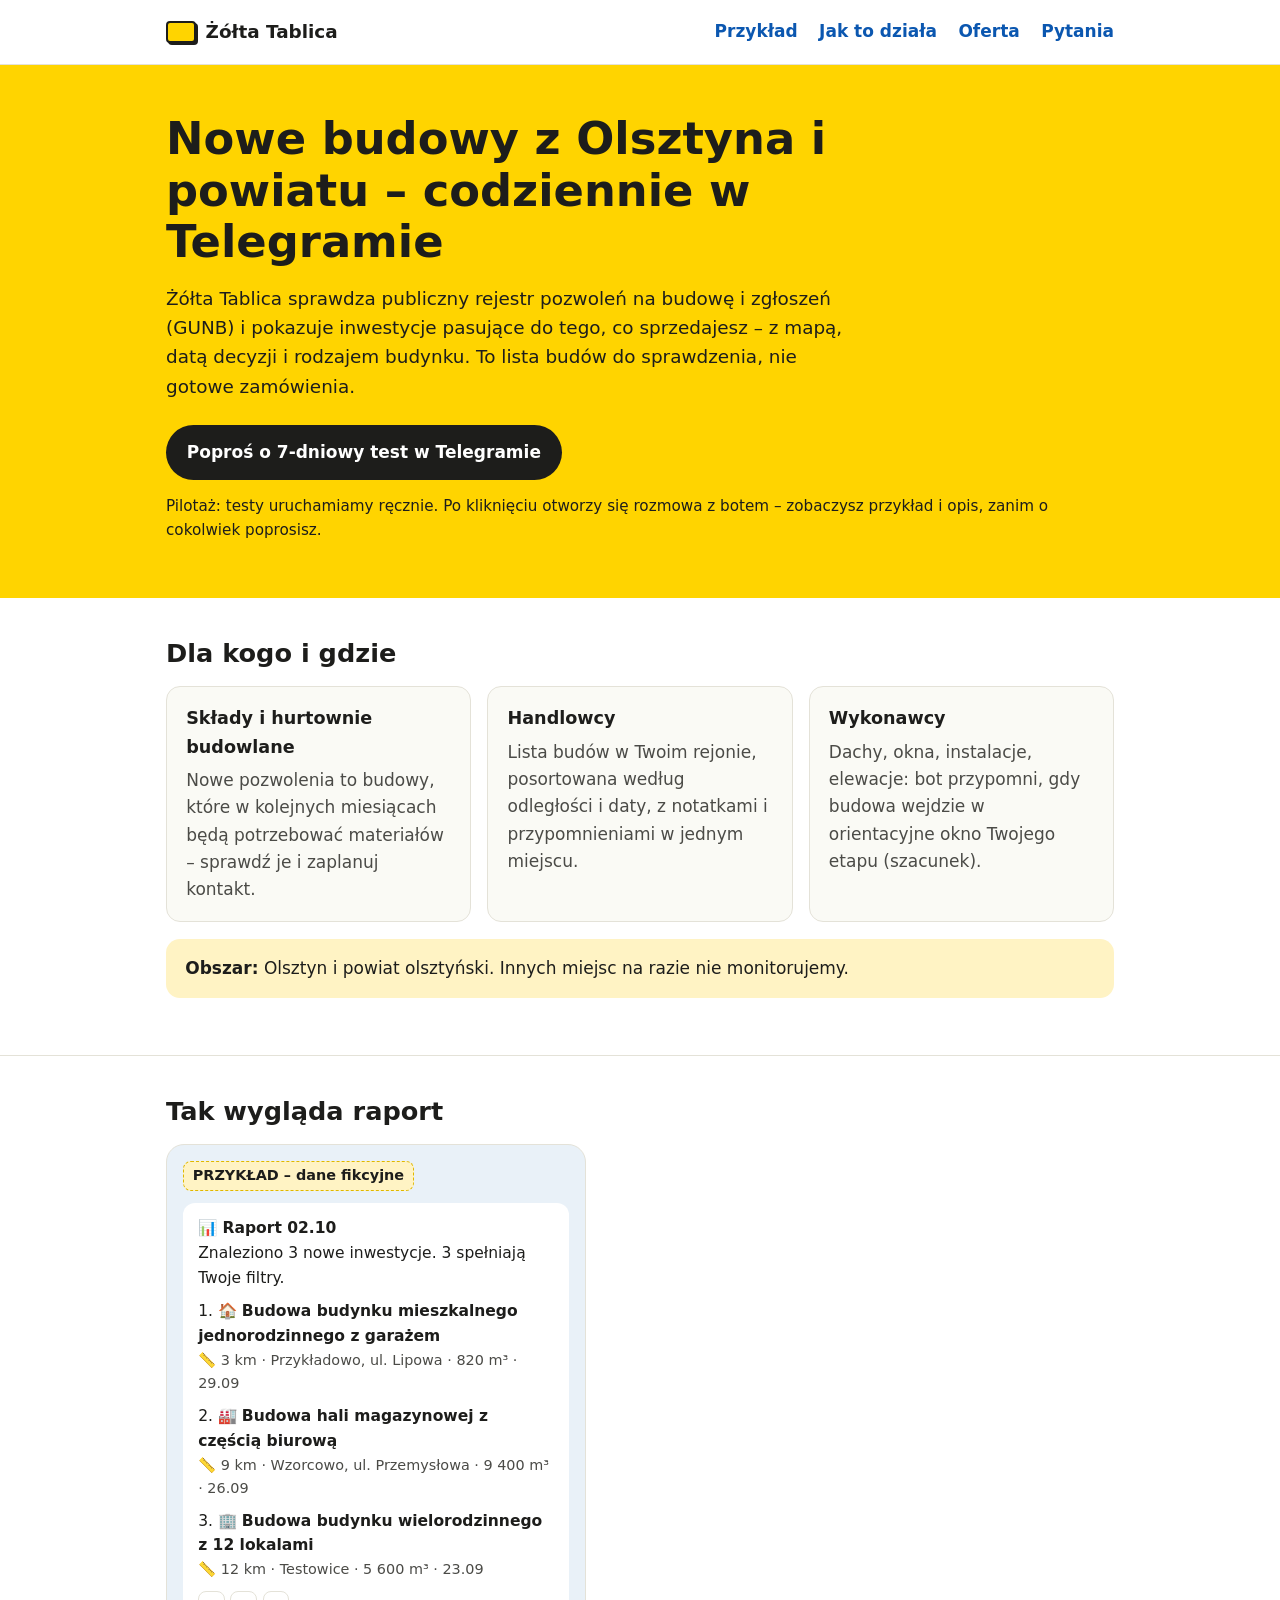
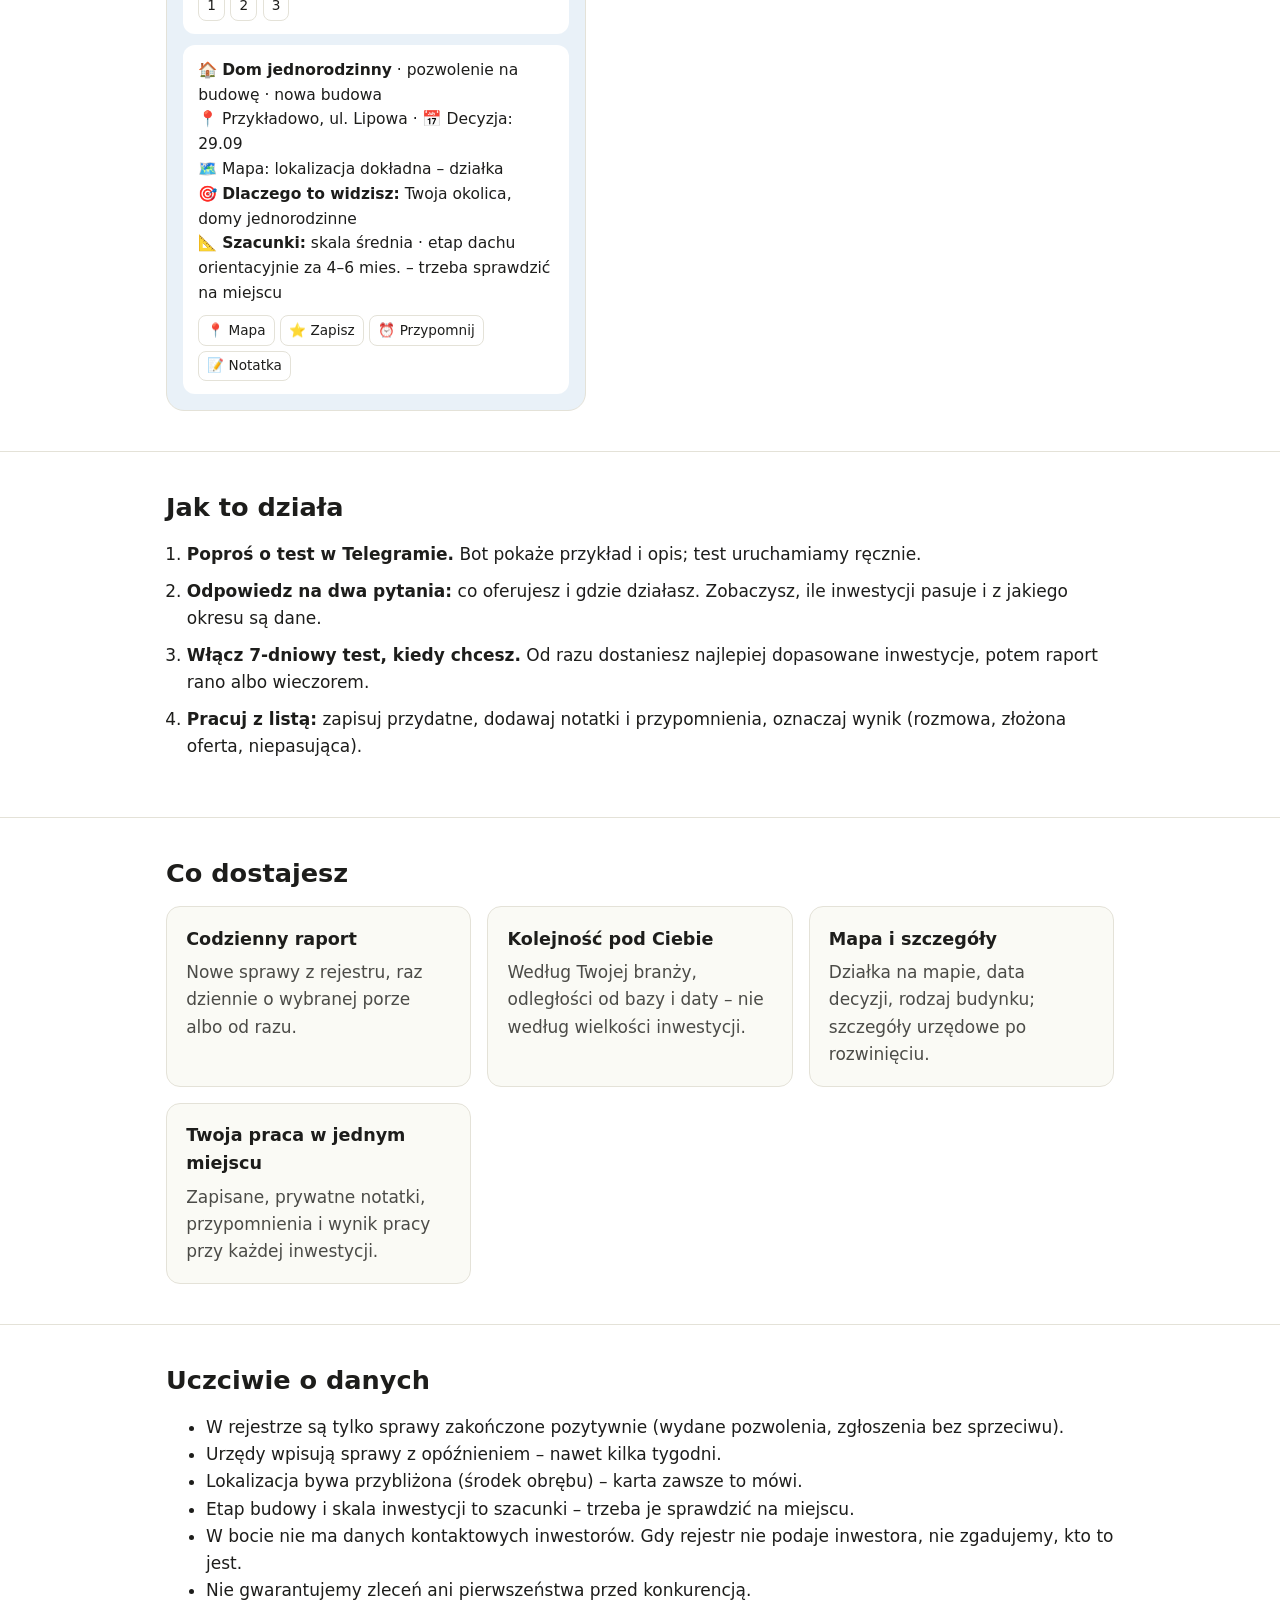
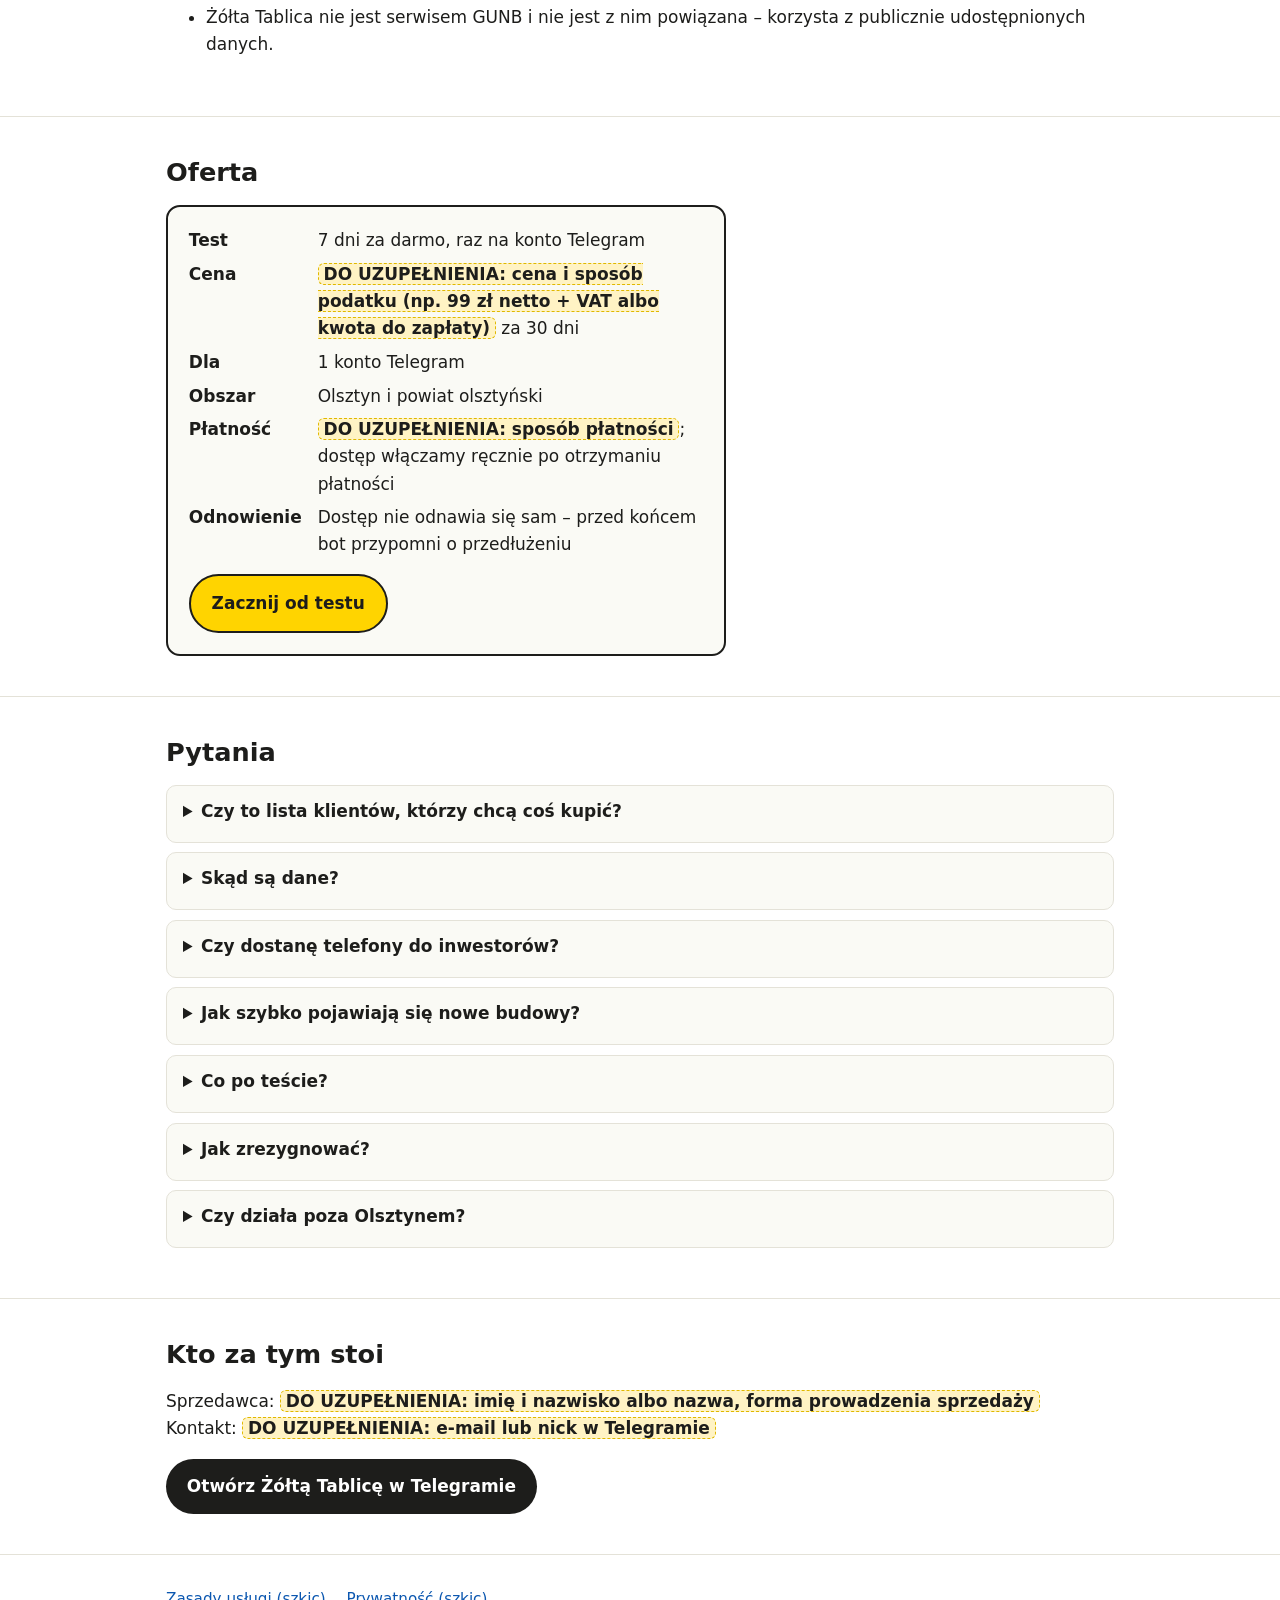
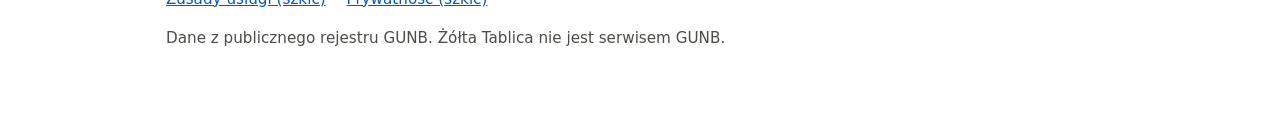
==== strona/index.html @ b4269a01 "Landing page, rule and privacy drafts, profile texts, backlog, operator guide - strona/: a light sta" ====
<!doctype html>
<html lang="pl">
<head>
  <meta charset="utf-8">
  <meta name="viewport" content="width=device-width, initial-scale=1">
  <title>Żółta Tablica – nowe budowy z Olsztyna i powiatu w Telegramie</title>
  <meta name="description" content="Bot Telegram: codziennie nowe pozwolenia na budowę z rejestru GUNB dla Olsztyna i powiatu olsztyńskiego – dla składów budowlanych, handlowców i wykonawców.">
  <meta name="theme-color" content="#ffd400">
  <meta property="og:type" content="website">
  <meta property="og:locale" content="pl_PL">
  <meta property="og:title" content="Żółta Tablica – nowe budowy z Olsztyna i powiatu w Telegramie">
  <meta property="og:description" content="Codziennie nowe pozwolenia na budowę z publicznego rejestru GUNB – z mapą, datą decyzji i rodzajem budynku. Pilotaż z 7-dniowym testem.">
  <link rel="stylesheet" href="styl.css">
  <!--
    Przed publikacją uzupełnij wszystkie miejsca oznaczone „DO UZUPEŁNIENIA” (cena, dane sprzedawcy, kontakt)
    tymi samymi wartościami, które są w .env bota (OFERTA_…). Niczego nie wymyślaj: bez opinii, liczników
    klientów i wyników, których nie było. Strona nie ma formularzy – jedyne wezwanie to link do bota.
  -->
</head>
<body>
  <a class="pomin" href="#tresc">Przejdź do treści</a>

  <header class="gora">
    <div class="kontener">
      <a class="logo" href="index.html" aria-label="Żółta Tablica – strona główna"><span class="tablica" aria-hidden="true"></span>Żółta Tablica</a>
      <nav class="menu" aria-label="Sekcje strony">
        <a href="#przyklad">Przykład</a>
        <a href="#jak">Jak to działa</a>
        <a href="#oferta">Oferta</a>
        <a href="#pytania">Pytania</a>
      </nav>
    </div>
  </header>

  <main id="tresc">
    <div class="hero">
      <div class="kontener">
        <h1>Nowe budowy z Olsztyna i powiatu – codziennie w Telegramie</h1>
        <p class="wstep">Żółta Tablica sprawdza publiczny rejestr pozwoleń na budowę i zgłoszeń (GUNB) i pokazuje inwestycje pasujące do tego, co sprzedajesz – z mapą, datą decyzji i rodzajem budynku. To lista budów do sprawdzenia, nie gotowe zamówienia.</p>
        <a class="przycisk" href="https://t.me/ZoltaTablicaBot?start=strona">Poproś o 7-dniowy test w Telegramie</a>
        <p class="drobne">Pilotaż: testy uruchamiamy ręcznie. Po kliknięciu otworzy się rozmowa z botem – zobaczysz przykład i opis, zanim o cokolwiek poprosisz.</p>
      </div>
    </div>

    <section aria-labelledby="dla-kogo">
      <div class="kontener">
        <h2 id="dla-kogo">Dla kogo i gdzie</h2>
        <div class="siatka">
          <div class="karta">
            <h3>Składy i hurtownie budowlane</h3>
            <p>Nowe pozwolenia to budowy, które w kolejnych miesiącach będą potrzebować materiałów – sprawdź je i zaplanuj kontakt.</p>
          </div>
          <div class="karta">
            <h3>Handlowcy</h3>
            <p>Lista budów w Twoim rejonie, posortowana według odległości i daty, z notatkami i przypomnieniami w jednym miejscu.</p>
          </div>
          <div class="karta">
            <h3>Wykonawcy</h3>
            <p>Dachy, okna, instalacje, elewacje: bot przypomni, gdy budowa wejdzie w orientacyjne okno Twojego etapu (szacunek).</p>
          </div>
        </div>
        <p class="uwaga"><strong>Obszar:</strong> Olsztyn i powiat olsztyński. Innych miejsc na razie nie monitorujemy.</p>
      </div>
    </section>

    <section id="przyklad" aria-labelledby="przyklad-tytul">
      <div class="kontener">
        <h2 id="przyklad-tytul">Tak wygląda raport</h2>
        <div class="telefon" role="img" aria-label="Przykładowy raport bota w Telegramie z trzema fikcyjnymi inwestycjami">
          <span class="etykieta-przyklad">PRZYKŁAD – dane fikcyjne</span>
          <div class="dymek">
            <strong>📊 Raport 02.10</strong><br>
            Znaleziono 3 nowe inwestycje. 3 spełniają Twoje filtry.
            <p class="pozycja">1. 🏠 <strong>Budowa budynku mieszkalnego jednorodzinnego z garażem</strong>
              <span class="fakty">📏 3 km · Przykładowo, ul. Lipowa · 820 m³ · 29.09</span></p>
            <p class="pozycja">2. 🏭 <strong>Budowa hali magazynowej z częścią biurową</strong>
              <span class="fakty">📏 9 km · Wzorcowo, ul. Przemysłowa · 9 400 m³ · 26.09</span></p>
            <p class="pozycja">3. 🏢 <strong>Budowa budynku wielorodzinnego z 12 lokalami</strong>
              <span class="fakty">📏 12 km · Testowice · 5 600 m³ · 23.09</span></p>
            <div class="przyciski-tg" aria-hidden="true"><span>1</span><span>2</span><span>3</span></div>
          </div>
          <div class="dymek">
            🏠 <strong>Dom jednorodzinny</strong> · pozwolenie na budowę · nowa budowa<br>
            📍 Przykładowo, ul. Lipowa · 📅 Decyzja: 29.09<br>
            🗺️ Mapa: lokalizacja dokładna – działka<br>
            🎯 <strong>Dlaczego to widzisz:</strong> Twoja okolica, domy jednorodzinne<br>
            📐 <strong>Szacunki:</strong> skala średnia · etap dachu orientacyjnie za 4–6 mies. – trzeba sprawdzić na miejscu
            <div class="przyciski-tg" aria-hidden="true"><span>📍 Mapa</span><span>⭐ Zapisz</span><span>⏰ Przypomnij</span><span>📝 Notatka</span></div>
          </div>
        </div>
      </div>
    </section>

    <section id="jak" aria-labelledby="jak-tytul">
      <div class="kontener">
        <h2 id="jak-tytul">Jak to działa</h2>
        <ol class="kroki">
          <li><strong>Poproś o test w Telegramie.</strong> Bot pokaże przykład i opis; test uruchamiamy ręcznie.</li>
          <li><strong>Odpowiedz na dwa pytania:</strong> co oferujesz i gdzie działasz. Zobaczysz, ile inwestycji pasuje i z jakiego okresu są dane.</li>
          <li><strong>Włącz 7-dniowy test, kiedy chcesz.</strong> Od razu dostaniesz najlepiej dopasowane inwestycje, potem raport rano albo wieczorem.</li>
          <li><strong>Pracuj z listą:</strong> zapisuj przydatne, dodawaj notatki i przypomnienia, oznaczaj wynik (rozmowa, złożona oferta, niepasująca).</li>
        </ol>
      </div>
    </section>

    <section aria-labelledby="funkcje">
      <div class="kontener">
        <h2 id="funkcje">Co dostajesz</h2>
        <div class="siatka">
          <div class="karta"><h3>Codzienny raport</h3><p>Nowe sprawy z rejestru, raz dziennie o wybranej porze albo od razu.</p></div>
          <div class="karta"><h3>Kolejność pod Ciebie</h3><p>Według Twojej branży, odległości od bazy i daty – nie według wielkości inwestycji.</p></div>
          <div class="karta"><h3>Mapa i szczegóły</h3><p>Działka na mapie, data decyzji, rodzaj budynku; szczegóły urzędowe po rozwinięciu.</p></div>
          <div class="karta"><h3>Twoja praca w jednym miejscu</h3><p>Zapisane, prywatne notatki, przypomnienia i wynik pracy przy każdej inwestycji.</p></div>
        </div>
      </div>
    </section>

    <section aria-labelledby="ograniczenia">
      <div class="kontener">
        <h2 id="ograniczenia">Uczciwie o danych</h2>
        <ul>
          <li>W rejestrze są tylko sprawy zakończone pozytywnie (wydane pozwolenia, zgłoszenia bez sprzeciwu).</li>
          <li>Urzędy wpisują sprawy z opóźnieniem – nawet kilka tygodni.</li>
          <li>Lokalizacja bywa przybliżona (środek obrębu) – karta zawsze to mówi.</li>
          <li>Etap budowy i skala inwestycji to szacunki – trzeba je sprawdzić na miejscu.</li>
          <li>W bocie nie ma danych kontaktowych inwestorów. Gdy rejestr nie podaje inwestora, nie zgadujemy, kto to jest.</li>
          <li>Nie gwarantujemy zleceń ani pierwszeństwa przed konkurencją.</li>
          <li>Żółta Tablica nie jest serwisem GUNB i nie jest z nim powiązana – korzysta z publicznie udostępnionych danych.</li>
        </ul>
      </div>
    </section>

    <section id="oferta" aria-labelledby="oferta-tytul">
      <div class="kontener">
        <h2 id="oferta-tytul">Oferta</h2>
        <div class="oferta">
          <dl>
            <dt>Test</dt><dd>7 dni za darmo, raz na konto Telegram</dd>
            <dt>Cena</dt><dd><span class="do-uzupelnienia">DO UZUPEŁNIENIA: cena i sposób podatku (np. 99 zł netto + VAT albo kwota do zapłaty)</span> za 30 dni</dd>
            <dt>Dla</dt><dd>1 konto Telegram</dd>
            <dt>Obszar</dt><dd>Olsztyn i powiat olsztyński</dd>
            <dt>Płatność</dt><dd><span class="do-uzupelnienia">DO UZUPEŁNIENIA: sposób płatności</span>; dostęp włączamy ręcznie po otrzymaniu płatności</dd>
            <dt>Odnowienie</dt><dd>Dostęp nie odnawia się sam – przed końcem bot przypomni o przedłużeniu</dd>
          </dl>
          <a class="przycisk jasny" href="https://t.me/ZoltaTablicaBot?start=strona_oferta">Zacznij od testu</a>
        </div>
      </div>
    </section>

    <section id="pytania" aria-labelledby="pytania-tytul">
      <div class="kontener">
        <h2 id="pytania-tytul">Pytania</h2>
        <details><summary>Czy to lista klientów, którzy chcą coś kupić?</summary>
          <p>Nie. To lista budów z publicznego rejestru, które warto sprawdzić. Nie wiemy, czy inwestor już kupił materiały albo wybrał wykonawcę.</p></details>
        <details><summary>Skąd są dane?</summary>
          <p>Z publicznego rejestru GUNB (pozwolenia na budowę i zgłoszenia budowy). GUNB aktualizuje go co noc, bot sprawdza go codziennie rano. Pod każdym raportem widać, kiedy rejestr był ostatnio sprawdzony.</p></details>
        <details><summary>Czy dostanę telefony do inwestorów?</summary>
          <p>Nie. W bocie nie ma danych kontaktowych inwestorów. Gdy rejestr podaje nazwę inwestora (zwykle spółki, gminy), pokazujemy ją tak, jak jest w rejestrze – bez weryfikacji.</p></details>
        <details><summary>Jak szybko pojawiają się nowe budowy?</summary>
          <p>Zwykle następnego ranka po tym, jak urząd wpisze sprawę do rejestru (GUNB publikuje dane co noc). Urzędy wpisują sprawy z opóźnieniem – nawet kilka tygodni po decyzji.</p></details>
        <details><summary>Co po teście?</summary>
          <p>Raporty się zatrzymują, a Twoje ustawienia, zapisane i notatki zostają do wglądu. Dalszy dostęp zamówisz w bocie – włączymy go po otrzymaniu płatności.</p></details>
        <details><summary>Jak zrezygnować?</summary>
          <p>Wystarczy nie przedłużać – dostęp nie odnawia się sam. Możesz też wstrzymać powiadomienia w ustawieniach albo poprosić o usunięcie konta i danych.</p></details>
        <details><summary>Czy działa poza Olsztynem?</summary>
          <p>Na razie monitorujemy tylko Olsztyn i powiat olsztyński.</p></details>
      </div>
    </section>

    <section aria-labelledby="kontakt">
      <div class="kontener">
        <h2 id="kontakt">Kto za tym stoi</h2>
        <p>Sprzedawca: <span class="do-uzupelnienia">DO UZUPEŁNIENIA: imię i nazwisko albo nazwa, forma prowadzenia sprzedaży</span><br>
           Kontakt: <span class="do-uzupelnienia">DO UZUPEŁNIENIA: e-mail lub nick w Telegramie</span></p>
        <a class="przycisk" href="https://t.me/ZoltaTablicaBot?start=strona_dol">Otwórz Żółtą Tablicę w Telegramie</a>
      </div>
    </section>
  </main>

  <footer>
    <div class="kontener">
      <a href="zasady.html">Zasady usługi (szkic)</a>
      <a href="prywatnosc.html">Prywatność (szkic)</a>
      <p>Dane z publicznego rejestru GUNB. Żółta Tablica nie jest serwisem GUNB.</p>
    </div>
  </footer>
</body>
</html>
---- strona/styl.css ----
/* Żółta Tablica – wspólny styl strony (bez frameworków, bez zewnętrznych czcionek i skryptów). */
:root {
  --zolty: #ffd400;
  --zolty-ciemny: #e0b800;
  --tekst: #1d1d1b;
  --tekst-slaby: #4b4b47;
  --tlo: #ffffff;
  --tlo-pole: #fafaf5;
  --ramka: #e4e2d8;
  --link: #0b57b0;
  --uwaga: #fff3c4;
  --telegram: #e9f1f8;
  --promien: 14px;
}

@media (prefers-color-scheme: dark) {
  :root {
    --tekst: #f2f1ea;
    --tekst-slaby: #c9c7bd;
    --tlo: #17171a;
    --tlo-pole: #1f1f23;
    --ramka: #36363c;
    --link: #8cc4ff;
    --uwaga: #3a3214;
    --telegram: #1d2733;
  }
}

* { box-sizing: border-box; }

html { -webkit-text-size-adjust: 100%; }

body {
  margin: 0;
  font-family: system-ui, -apple-system, "Segoe UI", Roboto, Ubuntu, "Helvetica Neue", Arial, sans-serif;
  font-size: 1.0625rem;
  line-height: 1.6;
  color: var(--tekst);
  background: var(--tlo);
}

a { color: var(--link); }
a:focus-visible, summary:focus-visible { outline: 3px solid var(--zolty-ciemny); outline-offset: 3px; }

.pomin {
  position: absolute;
  left: -999px;
  top: 0;
  background: var(--zolty);
  color: #1d1d1b;
  padding: .5rem 1rem;
  z-index: 10;
}
.pomin:focus { left: 1rem; }

.kontener { max-width: 980px; margin: 0 auto; padding: 0 16px; }

header.gora { border-bottom: 1px solid var(--ramka); }
header.gora .kontener { display: flex; align-items: center; justify-content: space-between; gap: 1rem; min-height: 64px; }

.logo {
  display: inline-flex;
  align-items: center;
  gap: .6rem;
  font-weight: 800;
  font-size: 1.15rem;
  color: var(--tekst);
  text-decoration: none;
}
.logo .tablica {
  width: 30px;
  height: 22px;
  background: var(--zolty);
  border: 2px solid #1d1d1b;
  border-radius: 4px;
  box-shadow: 2px 2px 0 #1d1d1b;
}

nav.menu a { margin-left: 1rem; text-decoration: none; font-weight: 600; }
@media (max-width: 640px) { nav.menu { display: none; } }

.hero { background: var(--zolty); color: #1d1d1b; padding: 3rem 0 2.5rem; }
.hero h1 { font-size: clamp(1.8rem, 5vw, 2.8rem); line-height: 1.15; margin: 0 0 1rem; max-width: 22ch; }
.hero p.wstep { font-size: 1.15rem; max-width: 60ch; margin: 0 0 1.5rem; }
.hero .drobne { font-size: .95rem; margin-top: .9rem; }

.przycisk {
  display: inline-block;
  background: #1d1d1b;
  color: #ffffff;
  font-weight: 700;
  text-decoration: none;
  padding: .85rem 1.3rem;
  border-radius: 999px;
  min-height: 44px;
}
.przycisk:hover { background: #3a3a36; }
.przycisk.jasny { background: var(--zolty); color: #1d1d1b; border: 2px solid #1d1d1b; }

section { padding: 2.5rem 0; border-bottom: 1px solid var(--ramka); }
section h2 { font-size: 1.6rem; line-height: 1.25; margin: 0 0 1rem; }

.siatka { display: grid; gap: 1rem; grid-template-columns: repeat(auto-fit, minmax(240px, 1fr)); }
.karta { background: var(--tlo-pole); border: 1px solid var(--ramka); border-radius: var(--promien); padding: 1.1rem 1.2rem; }
.karta h3 { margin: 0 0 .4rem; font-size: 1.1rem; }
.karta p { margin: 0; color: var(--tekst-slaby); }

ol.kroki { padding-left: 1.3rem; }
ol.kroki li { margin-bottom: .6rem; }

.telefon {
  max-width: 420px;
  background: var(--telegram);
  border: 1px solid var(--ramka);
  border-radius: 18px;
  padding: 1rem;
  font-size: .97rem;
}
.dymek { background: var(--tlo); border-radius: 12px; padding: .8rem .95rem; margin-bottom: .7rem; }
.dymek:last-child { margin-bottom: 0; }
.dymek .pozycja { margin: .55rem 0 0; }
.dymek .fakty { display: block; color: var(--tekst-slaby); font-size: .9rem; }
.etykieta-przyklad {
  display: inline-block;
  background: var(--uwaga);
  border: 1px dashed var(--zolty-ciemny);
  border-radius: 8px;
  padding: .15rem .55rem;
  font-weight: 700;
  font-size: .9rem;
  margin-bottom: .8rem;
}
.przyciski-tg { display: flex; flex-wrap: wrap; gap: .35rem; margin-top: .6rem; }
.przyciski-tg span { border: 1px solid var(--ramka); border-radius: 8px; padding: .2rem .5rem; font-size: .85rem; }

.uwaga { background: var(--uwaga); border-radius: var(--promien); padding: 1rem 1.2rem; }
.do-uzupelnienia { background: var(--uwaga); border: 1px dashed var(--zolty-ciemny); border-radius: 6px; padding: 0 .3rem; font-weight: 700; }

.oferta { border: 2px solid #1d1d1b; border-radius: var(--promien); padding: 1.3rem; max-width: 560px; background: var(--tlo-pole); }
.oferta dl { display: grid; grid-template-columns: max-content 1fr; gap: .4rem 1rem; margin: 0 0 1rem; }
.oferta dt { font-weight: 700; }
.oferta dd { margin: 0; }

details { border: 1px solid var(--ramka); border-radius: 10px; padding: .75rem 1rem; margin-bottom: .6rem; background: var(--tlo-pole); }
summary { cursor: pointer; font-weight: 700; min-height: 32px; }
details p { margin: .6rem 0 0; }

footer { padding: 2rem 0 3rem; font-size: .95rem; color: var(--tekst-slaby); }
footer a { margin-right: 1rem; }

.szkic { background: var(--uwaga); border-left: 5px solid var(--zolty-ciemny); padding: .8rem 1rem; margin: 1.5rem 0; }
article.dokument { max-width: 760px; padding: 2rem 0; }
article.dokument h1 { font-size: 1.9rem; line-height: 1.2; }
article.dokument h2 { font-size: 1.25rem; margin-top: 1.8rem; }
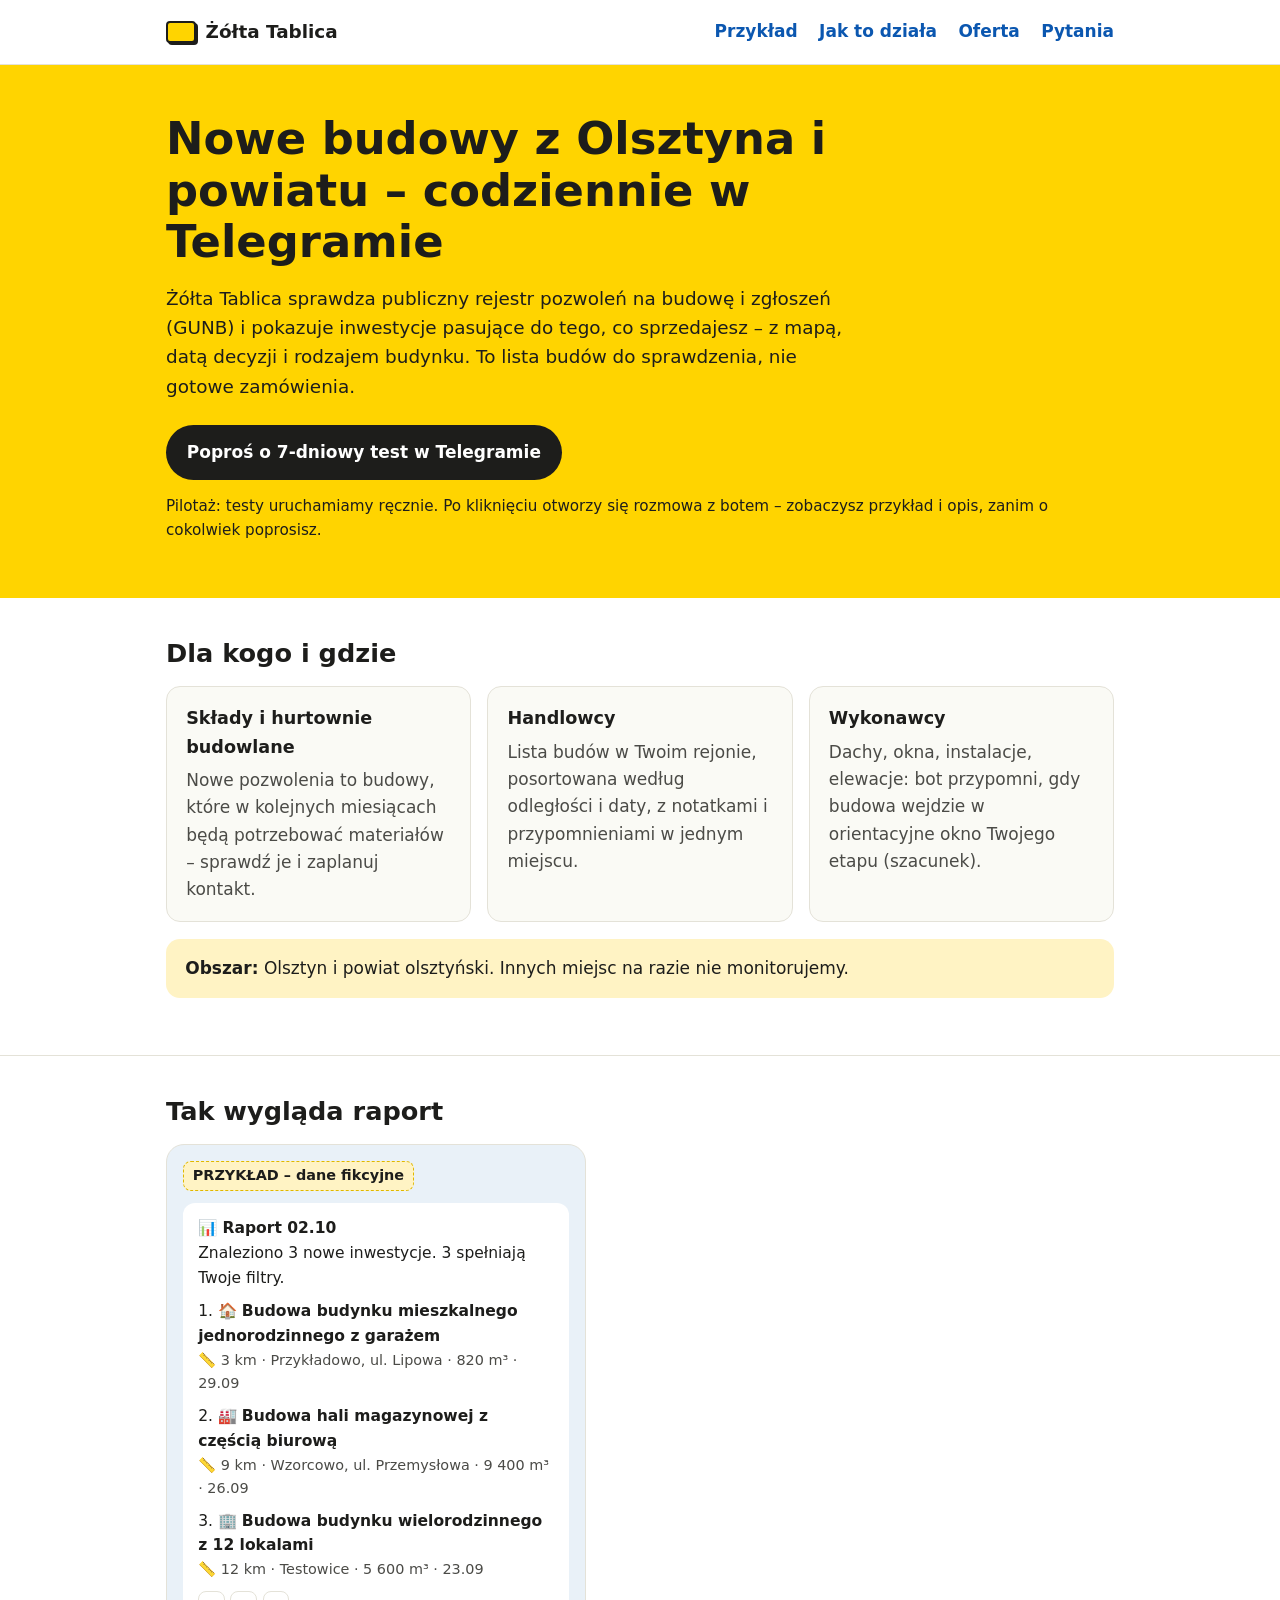
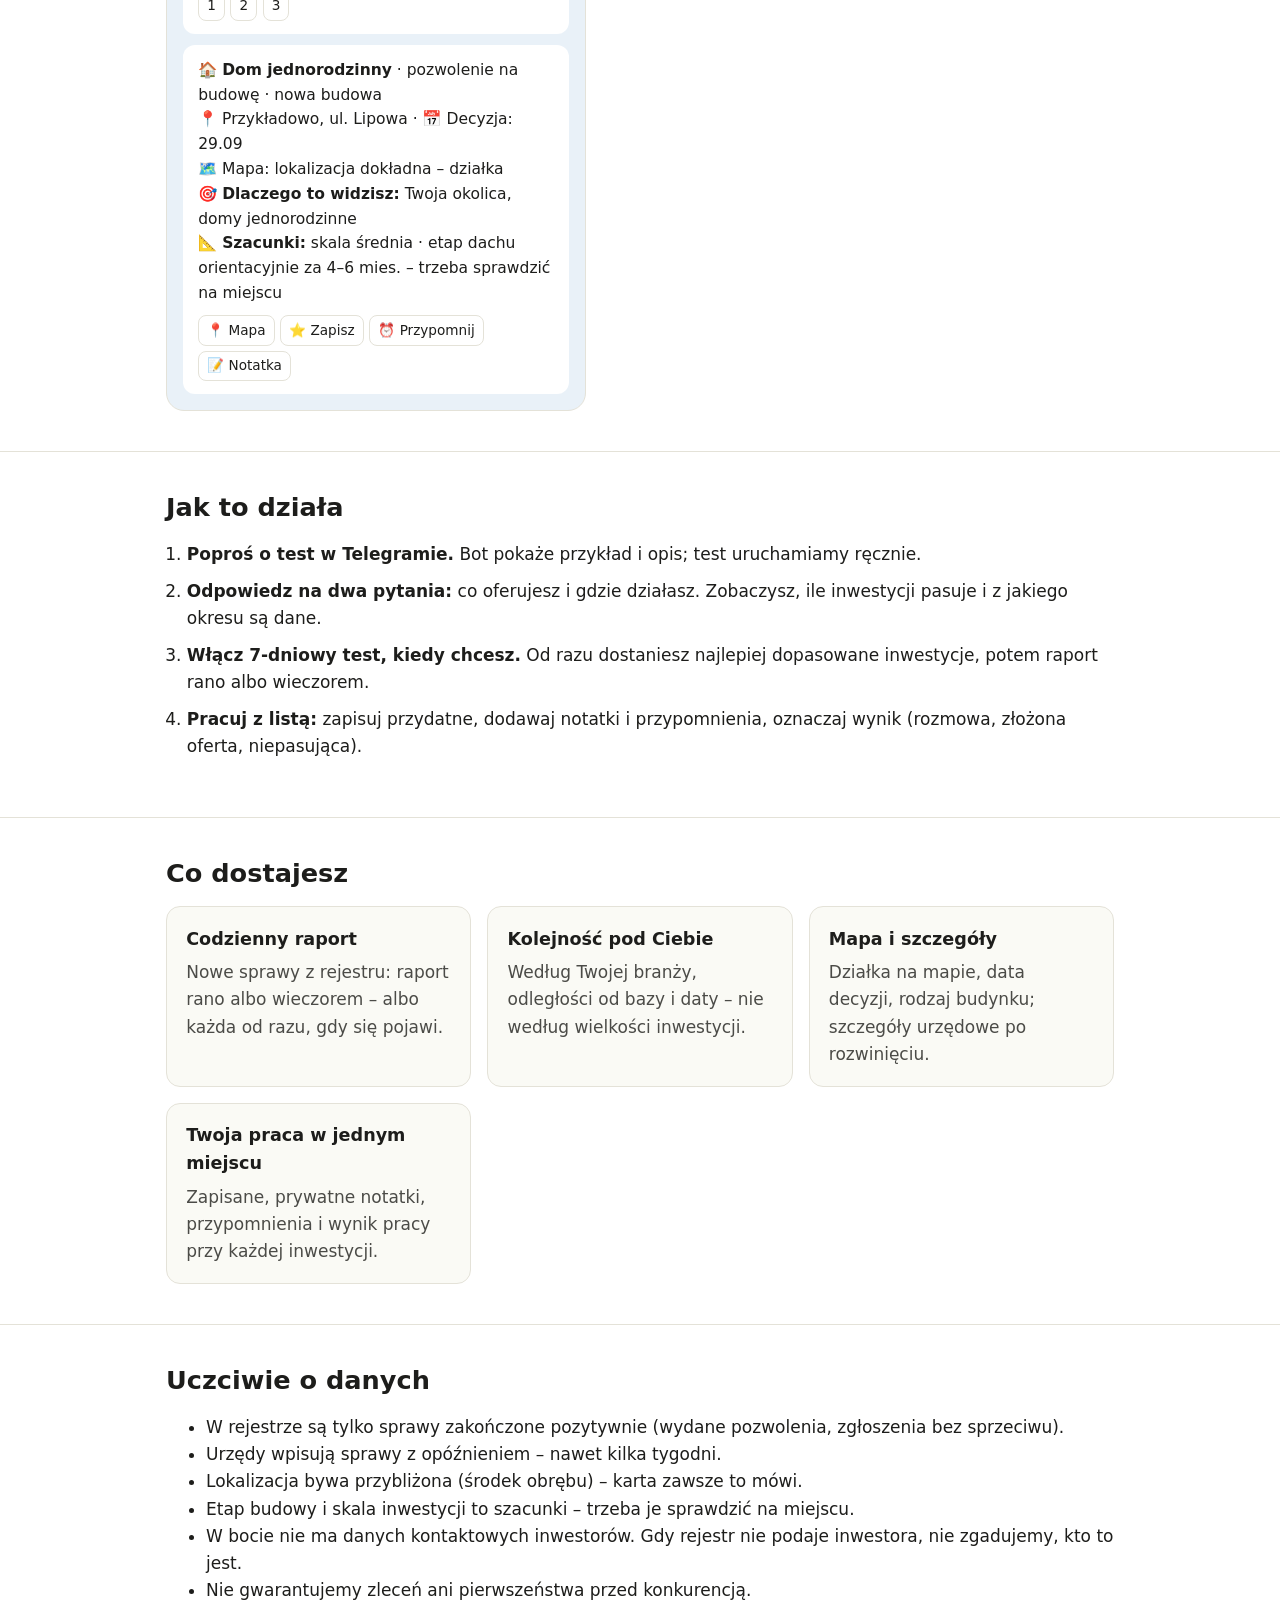
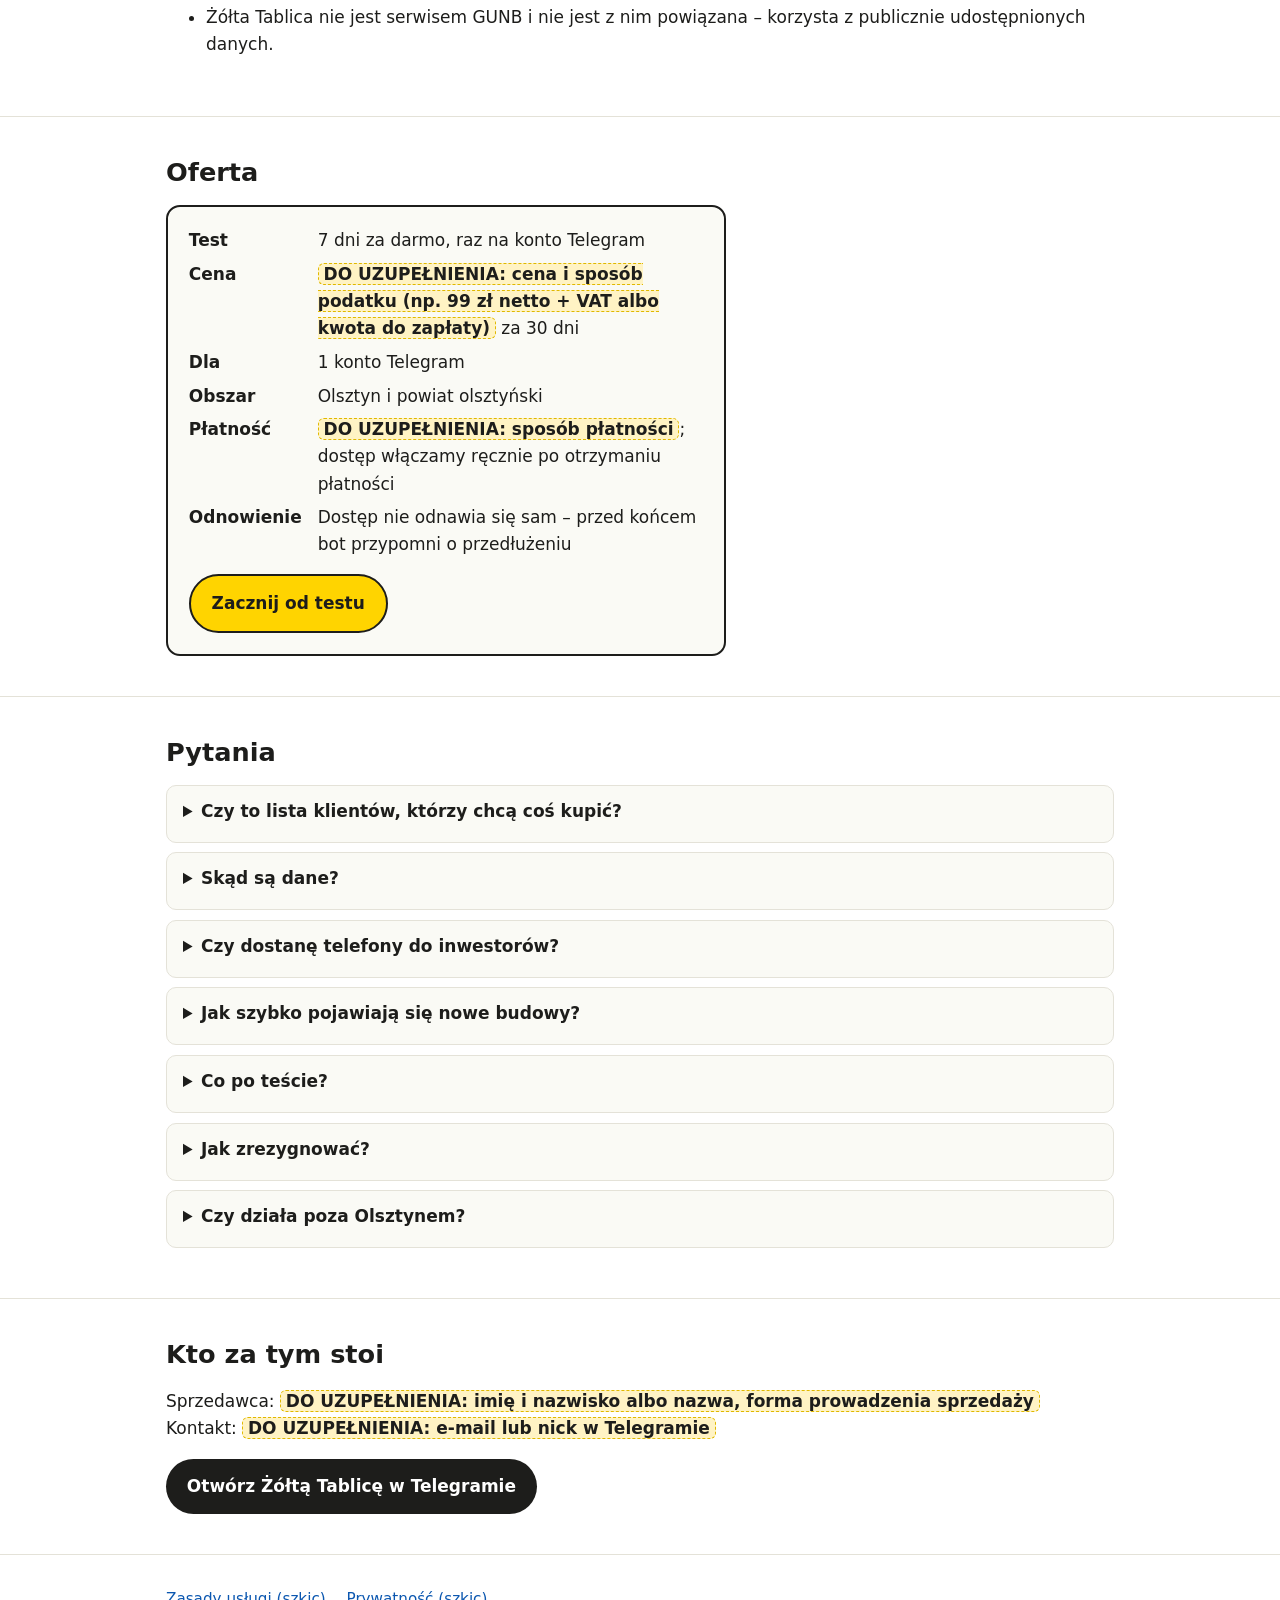
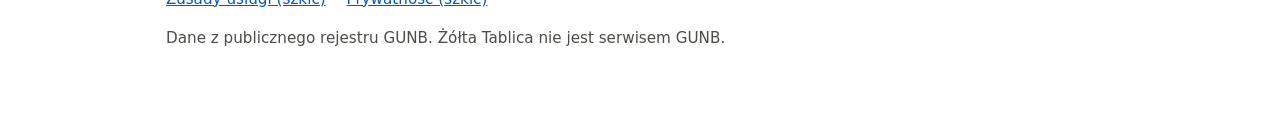
==== commit 71d5bf8e: "Landing page: report times as the bot offers them "raz dziennie o wybranej porze" promised any time " ====
--- a/strona/index.html
+++ b/strona/index.html
@@ -107,7 +107,7 @@
       <div class="kontener">
         <h2 id="funkcje">Co dostajesz</h2>
         <div class="siatka">
-          <div class="karta"><h3>Codzienny raport</h3><p>Nowe sprawy z rejestru, raz dziennie o wybranej porze albo od razu.</p></div>
+          <div class="karta"><h3>Codzienny raport</h3><p>Nowe sprawy z rejestru: raport rano albo wieczorem – albo każda od razu, gdy się pojawi.</p></div>
           <div class="karta"><h3>Kolejność pod Ciebie</h3><p>Według Twojej branży, odległości od bazy i daty – nie według wielkości inwestycji.</p></div>
           <div class="karta"><h3>Mapa i szczegóły</h3><p>Działka na mapie, data decyzji, rodzaj budynku; szczegóły urzędowe po rozwinięciu.</p></div>
           <div class="karta"><h3>Twoja praca w jednym miejscu</h3><p>Zapisane, prywatne notatki, przypomnienia i wynik pracy przy każdej inwestycji.</p></div>
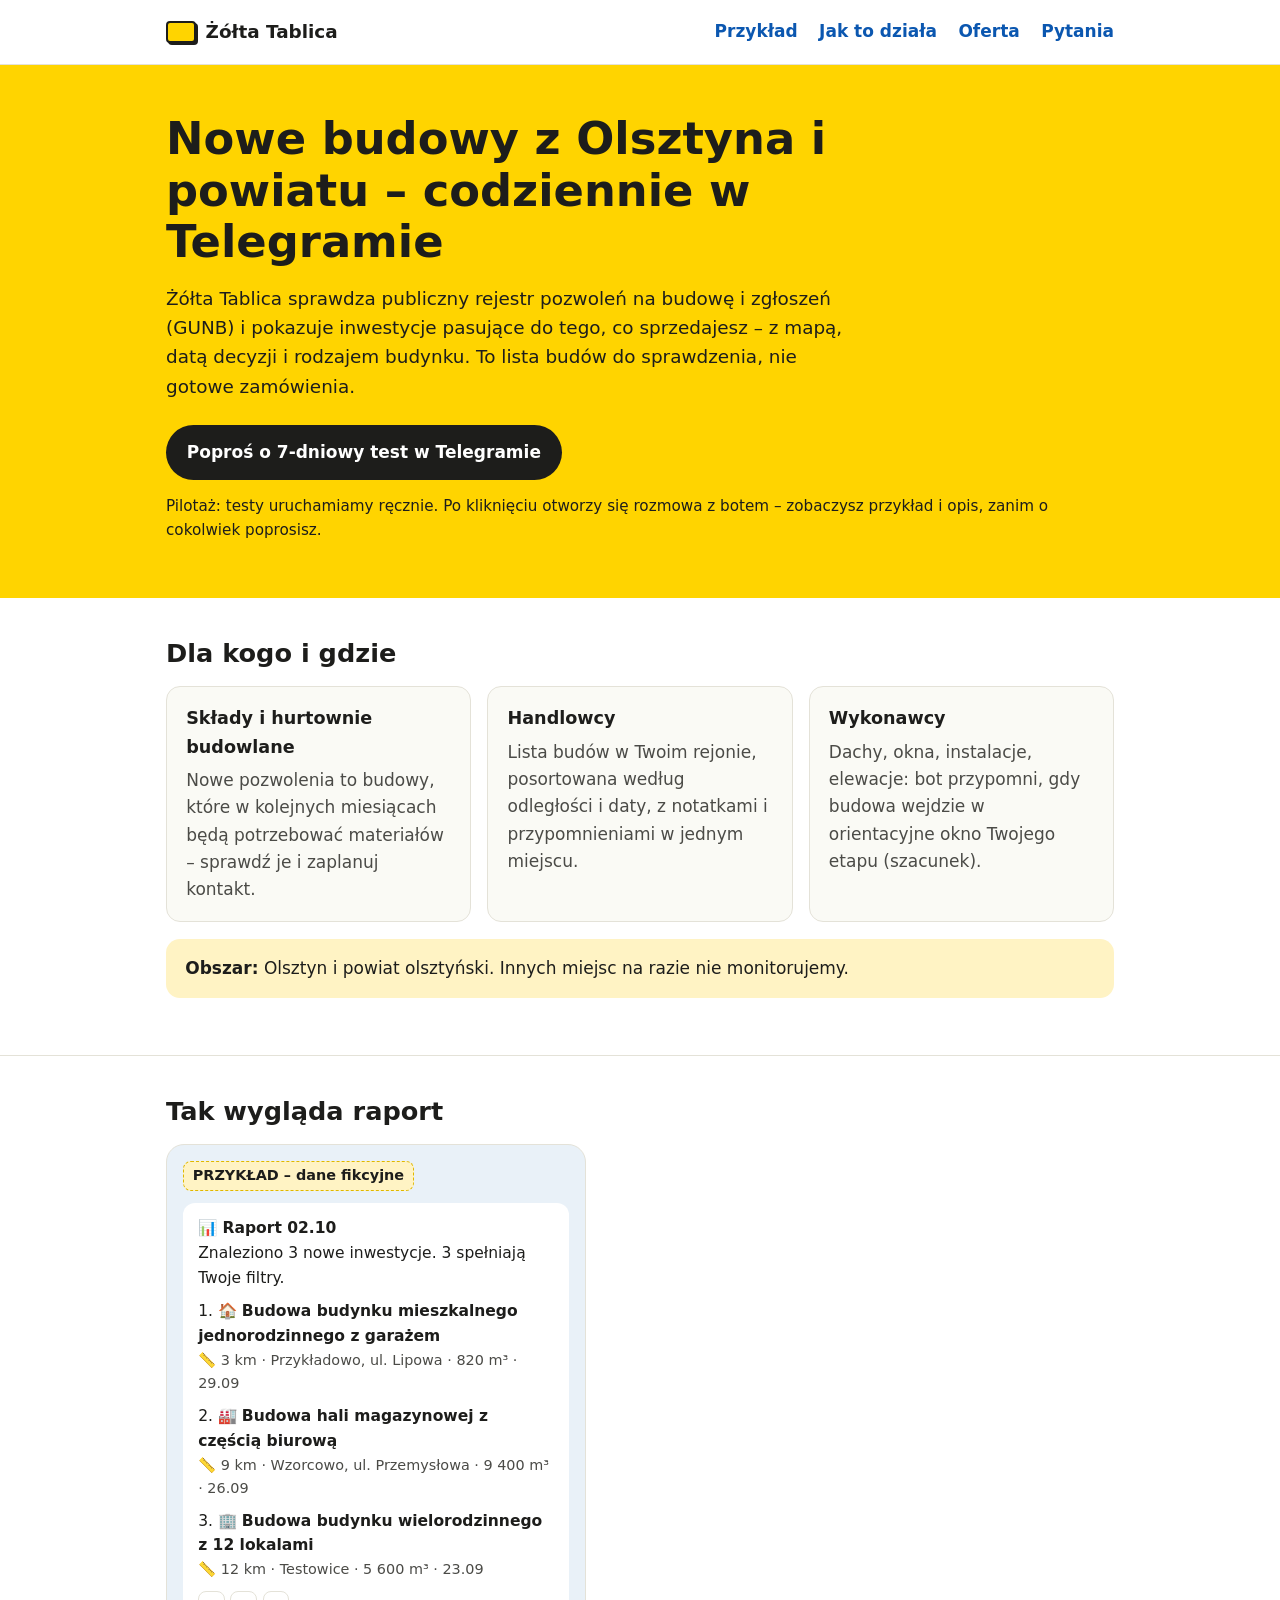
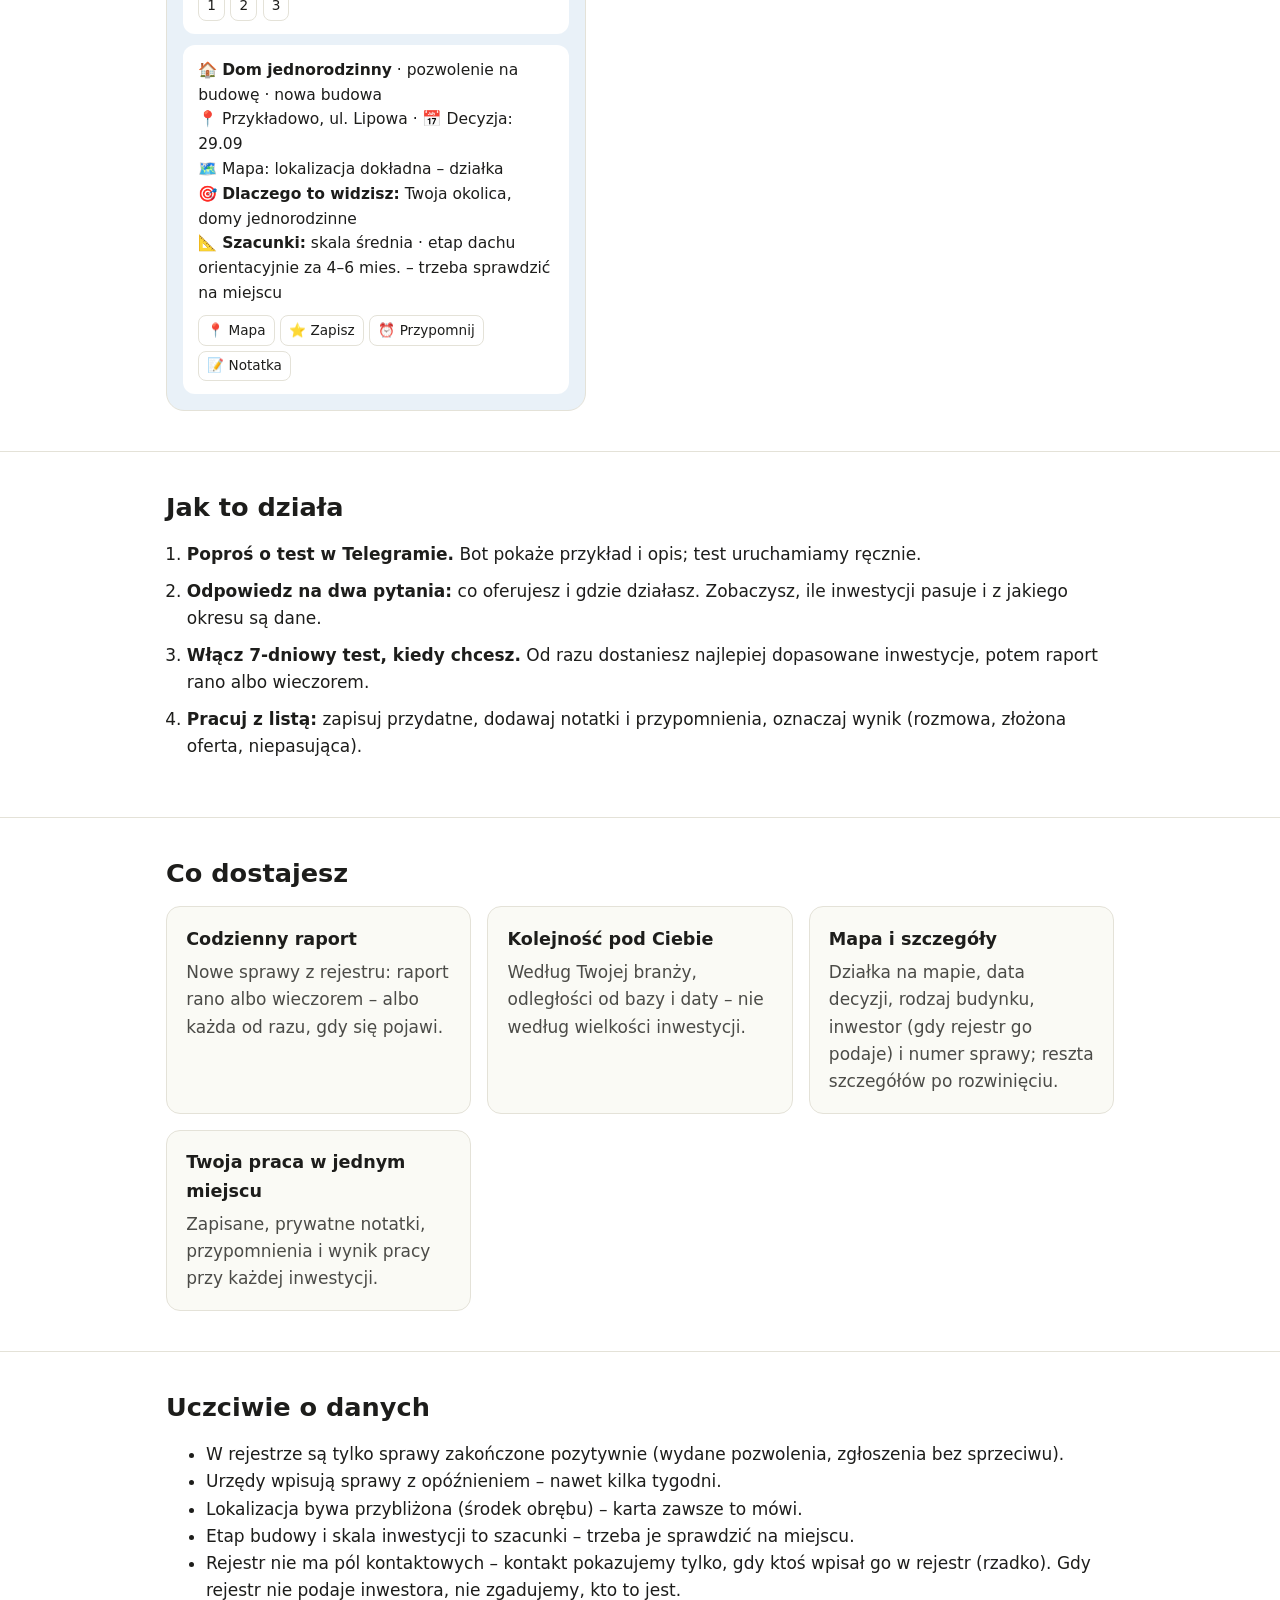
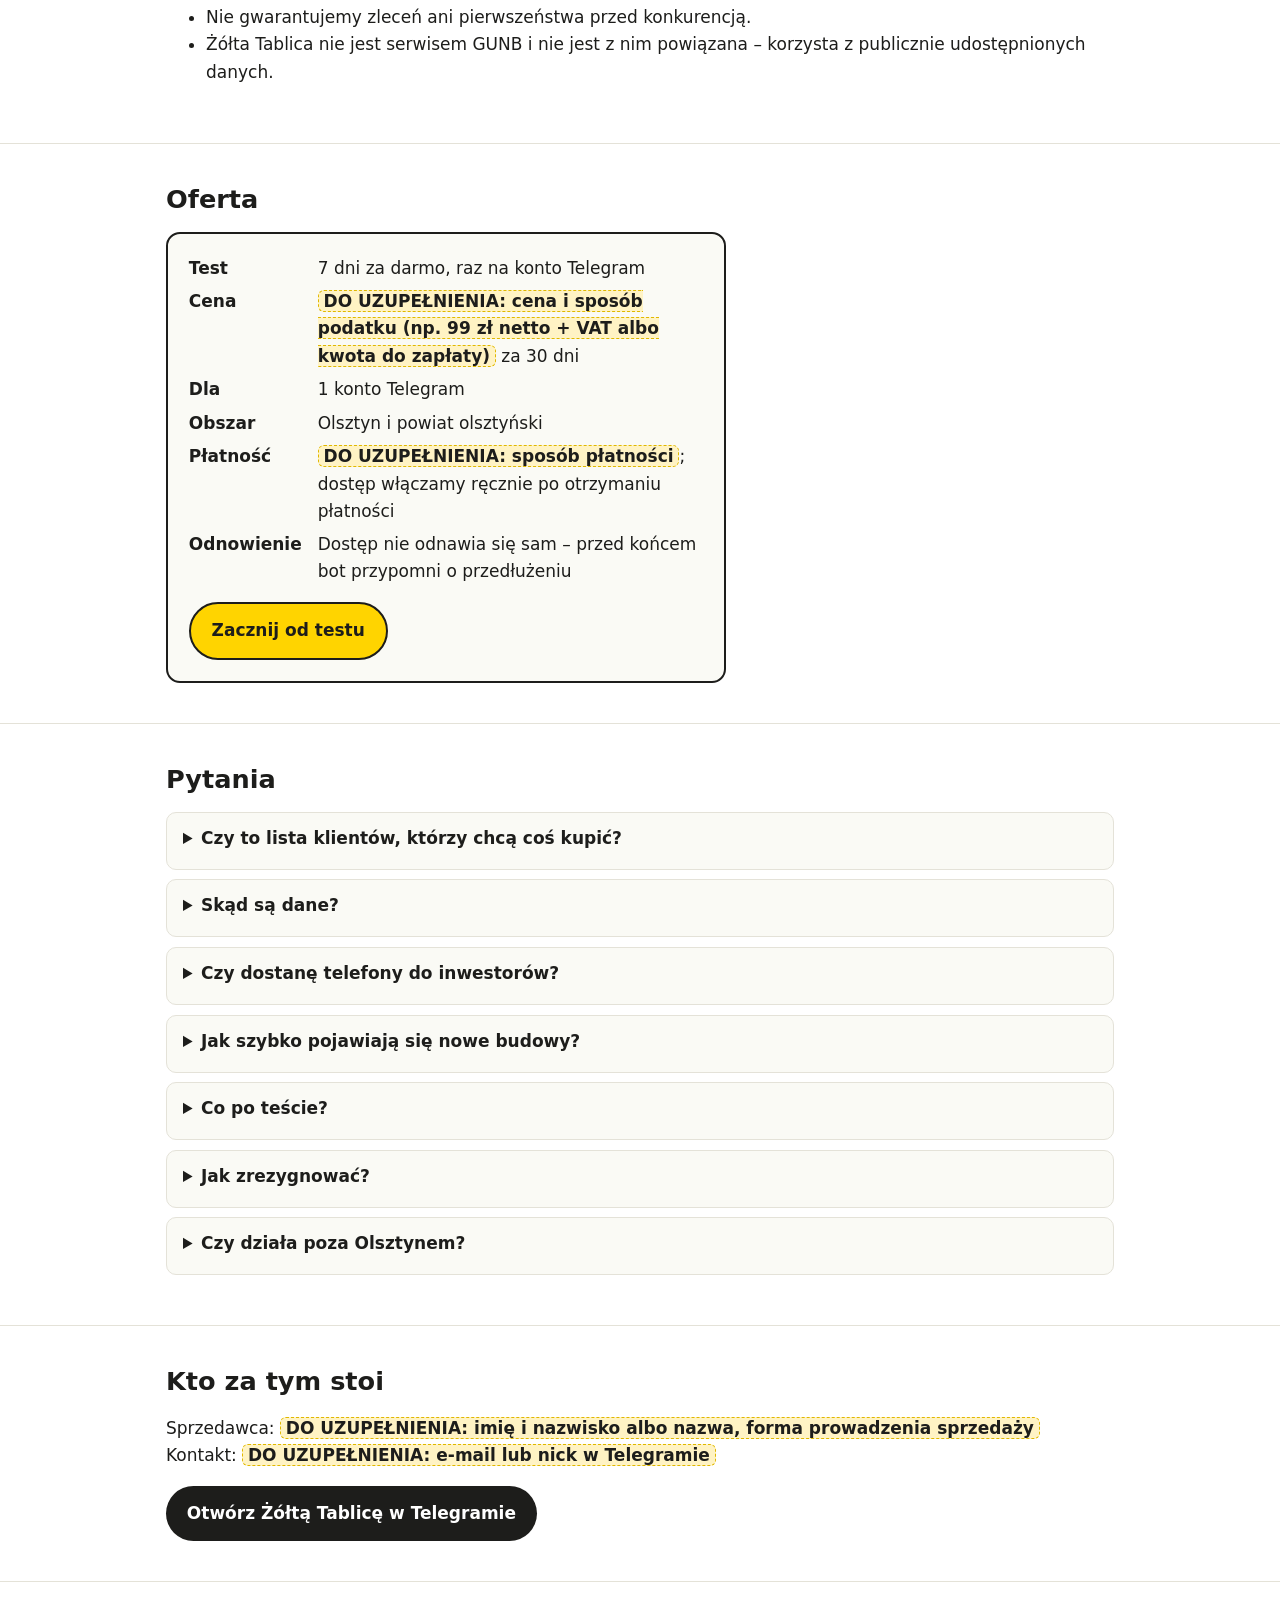
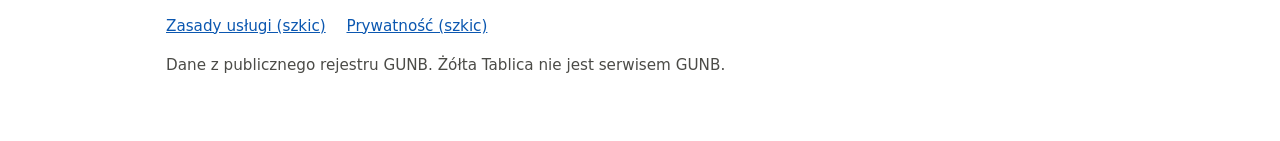
==== commit 59303312: "Alert card readable at a glance; no empty fields; filters say what they hide - First level of the ca" ====
--- a/strona/index.html
+++ b/strona/index.html
@@ -109,7 +109,7 @@
         <div class="siatka">
           <div class="karta"><h3>Codzienny raport</h3><p>Nowe sprawy z rejestru: raport rano albo wieczorem – albo każda od razu, gdy się pojawi.</p></div>
           <div class="karta"><h3>Kolejność pod Ciebie</h3><p>Według Twojej branży, odległości od bazy i daty – nie według wielkości inwestycji.</p></div>
-          <div class="karta"><h3>Mapa i szczegóły</h3><p>Działka na mapie, data decyzji, rodzaj budynku; szczegóły urzędowe po rozwinięciu.</p></div>
+          <div class="karta"><h3>Mapa i szczegóły</h3><p>Działka na mapie, data decyzji, rodzaj budynku, inwestor (gdy rejestr go podaje) i numer sprawy; reszta szczegółów po rozwinięciu.</p></div>
           <div class="karta"><h3>Twoja praca w jednym miejscu</h3><p>Zapisane, prywatne notatki, przypomnienia i wynik pracy przy każdej inwestycji.</p></div>
         </div>
       </div>
@@ -123,7 +123,7 @@
           <li>Urzędy wpisują sprawy z opóźnieniem – nawet kilka tygodni.</li>
           <li>Lokalizacja bywa przybliżona (środek obrębu) – karta zawsze to mówi.</li>
           <li>Etap budowy i skala inwestycji to szacunki – trzeba je sprawdzić na miejscu.</li>
-          <li>W bocie nie ma danych kontaktowych inwestorów. Gdy rejestr nie podaje inwestora, nie zgadujemy, kto to jest.</li>
+          <li>Rejestr nie ma pól kontaktowych – kontakt pokazujemy tylko, gdy ktoś wpisał go w rejestr (rzadko). Gdy rejestr nie podaje inwestora, nie zgadujemy, kto to jest.</li>
           <li>Nie gwarantujemy zleceń ani pierwszeństwa przed konkurencją.</li>
           <li>Żółta Tablica nie jest serwisem GUNB i nie jest z nim powiązana – korzysta z publicznie udostępnionych danych.</li>
         </ul>
@@ -155,7 +155,7 @@
         <details><summary>Skąd są dane?</summary>
           <p>Z publicznego rejestru GUNB (pozwolenia na budowę i zgłoszenia budowy). GUNB aktualizuje go co noc, bot sprawdza go codziennie rano. Pod każdym raportem widać, kiedy rejestr był ostatnio sprawdzony.</p></details>
         <details><summary>Czy dostanę telefony do inwestorów?</summary>
-          <p>Nie. W bocie nie ma danych kontaktowych inwestorów. Gdy rejestr podaje nazwę inwestora (zwykle spółki, gminy), pokazujemy ją tak, jak jest w rejestrze – bez weryfikacji.</p></details>
+          <p>Zwykle nie. Rejestr GUNB nie ma pól kontaktowych. Jeśli ktoś wpisał telefon lub e-mail w treść wpisu (zdarza się to rzadko i bywa to kontakt do projektanta), bot go pokaże – innych źródeł nie przeszukujemy. Gdy rejestr podaje nazwę inwestora (zwykle spółki, gminy), pokazujemy ją tak, jak jest w rejestrze – bez weryfikacji.</p></details>
         <details><summary>Jak szybko pojawiają się nowe budowy?</summary>
           <p>Zwykle następnego ranka po tym, jak urząd wpisze sprawę do rejestru (GUNB publikuje dane co noc). Urzędy wpisują sprawy z opóźnieniem – nawet kilka tygodni po decyzji.</p></details>
         <details><summary>Co po teście?</summary>
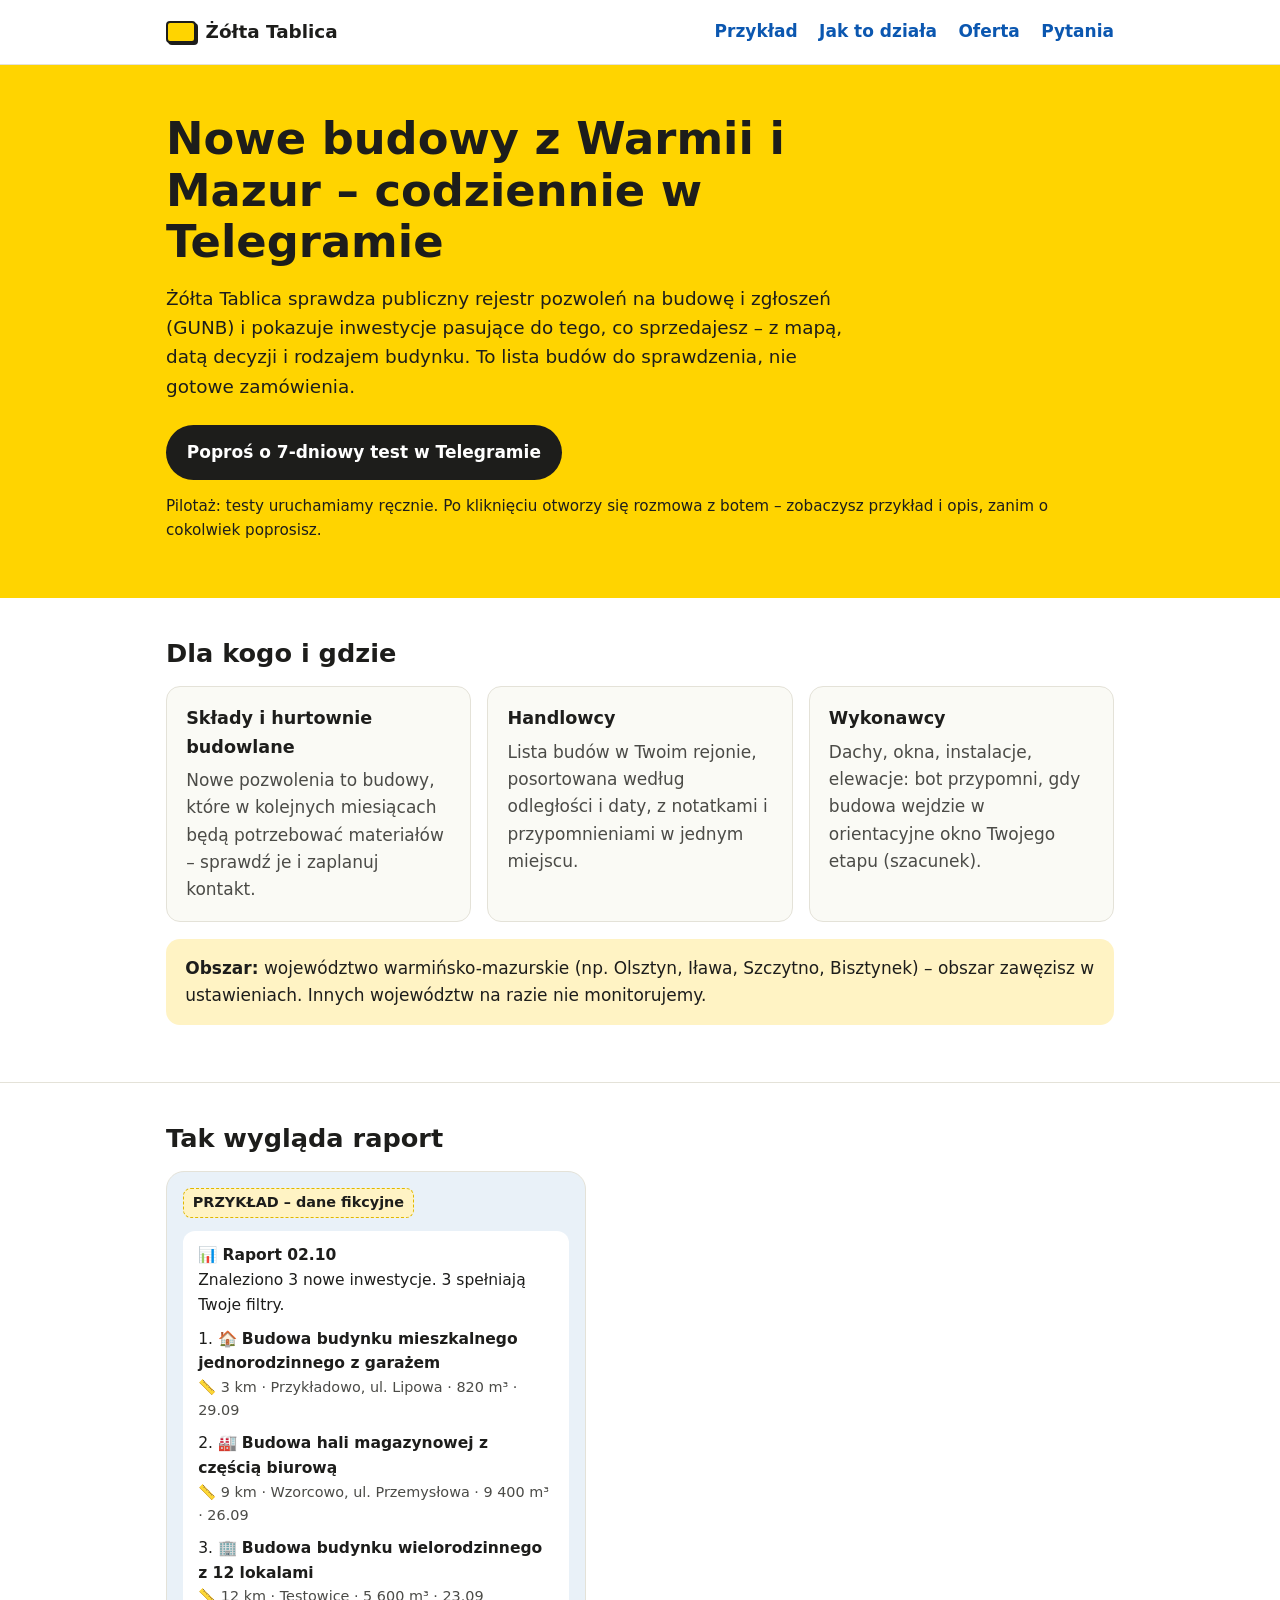
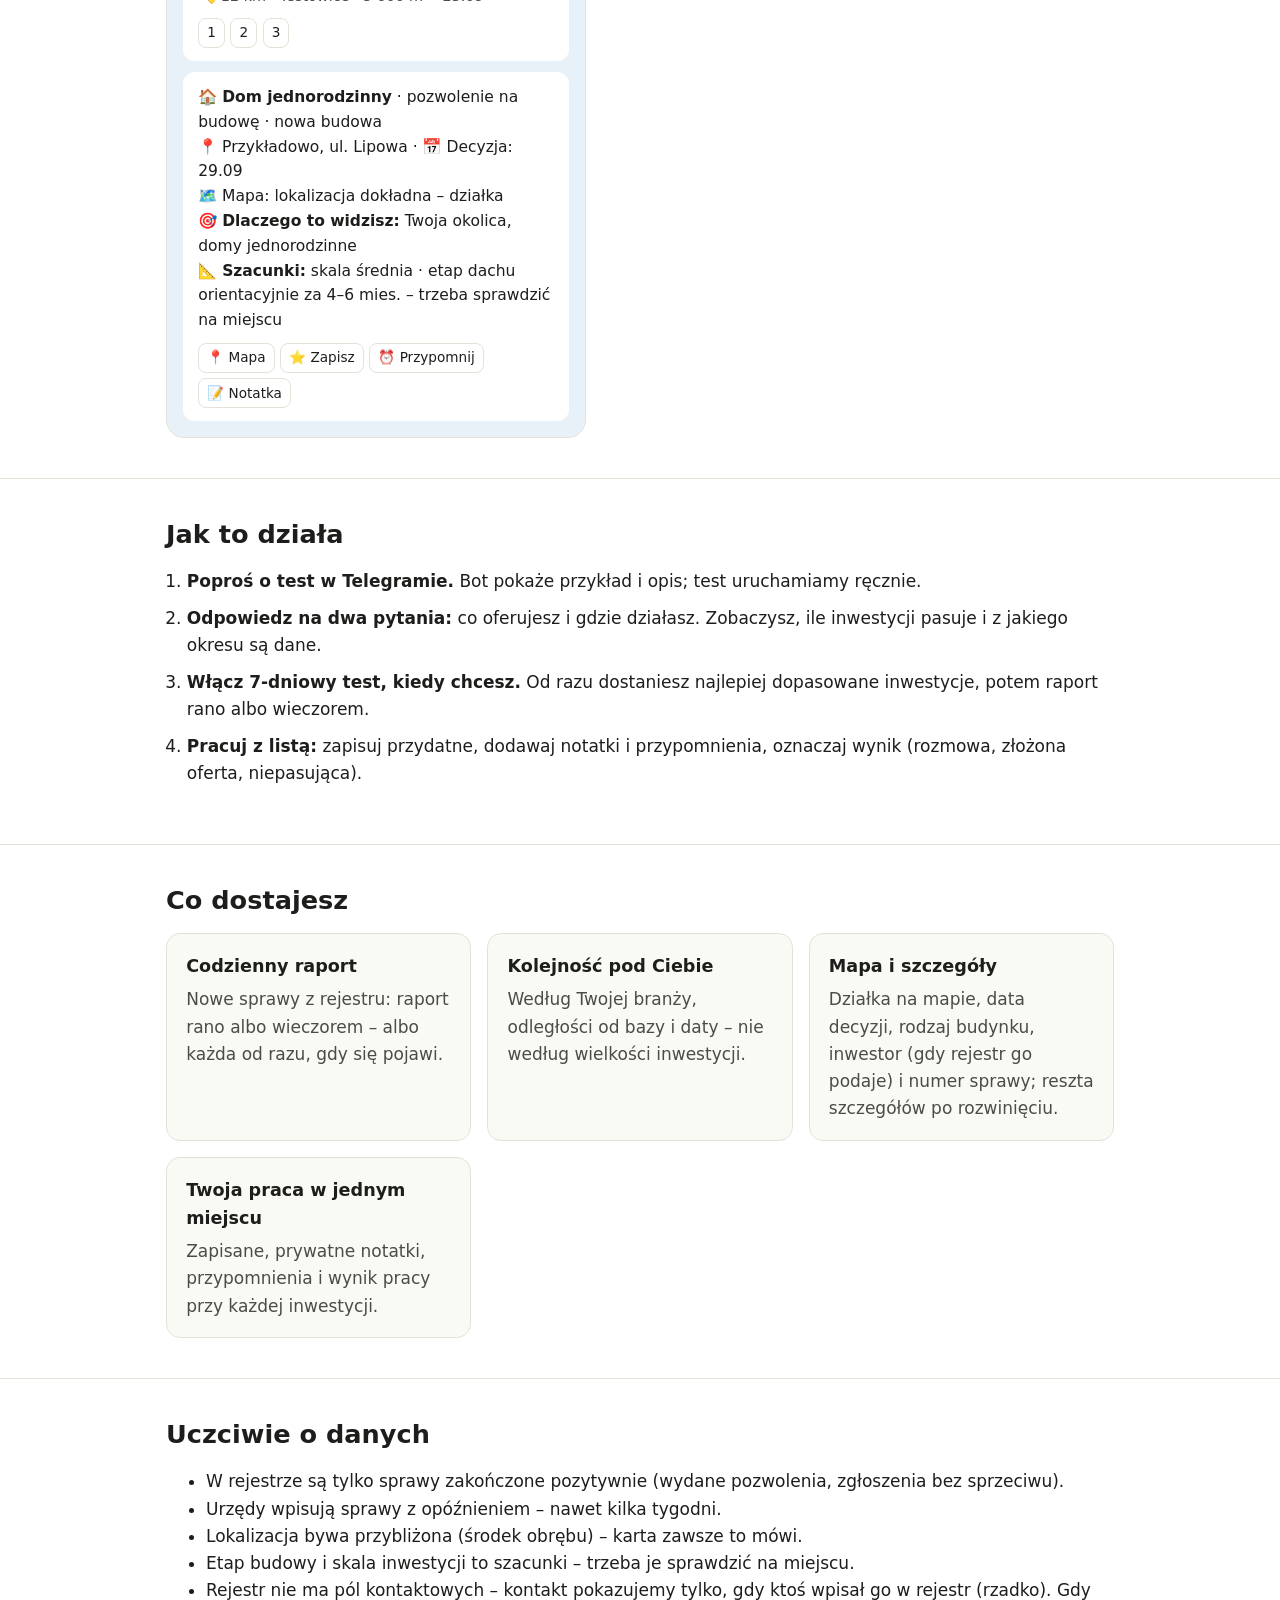
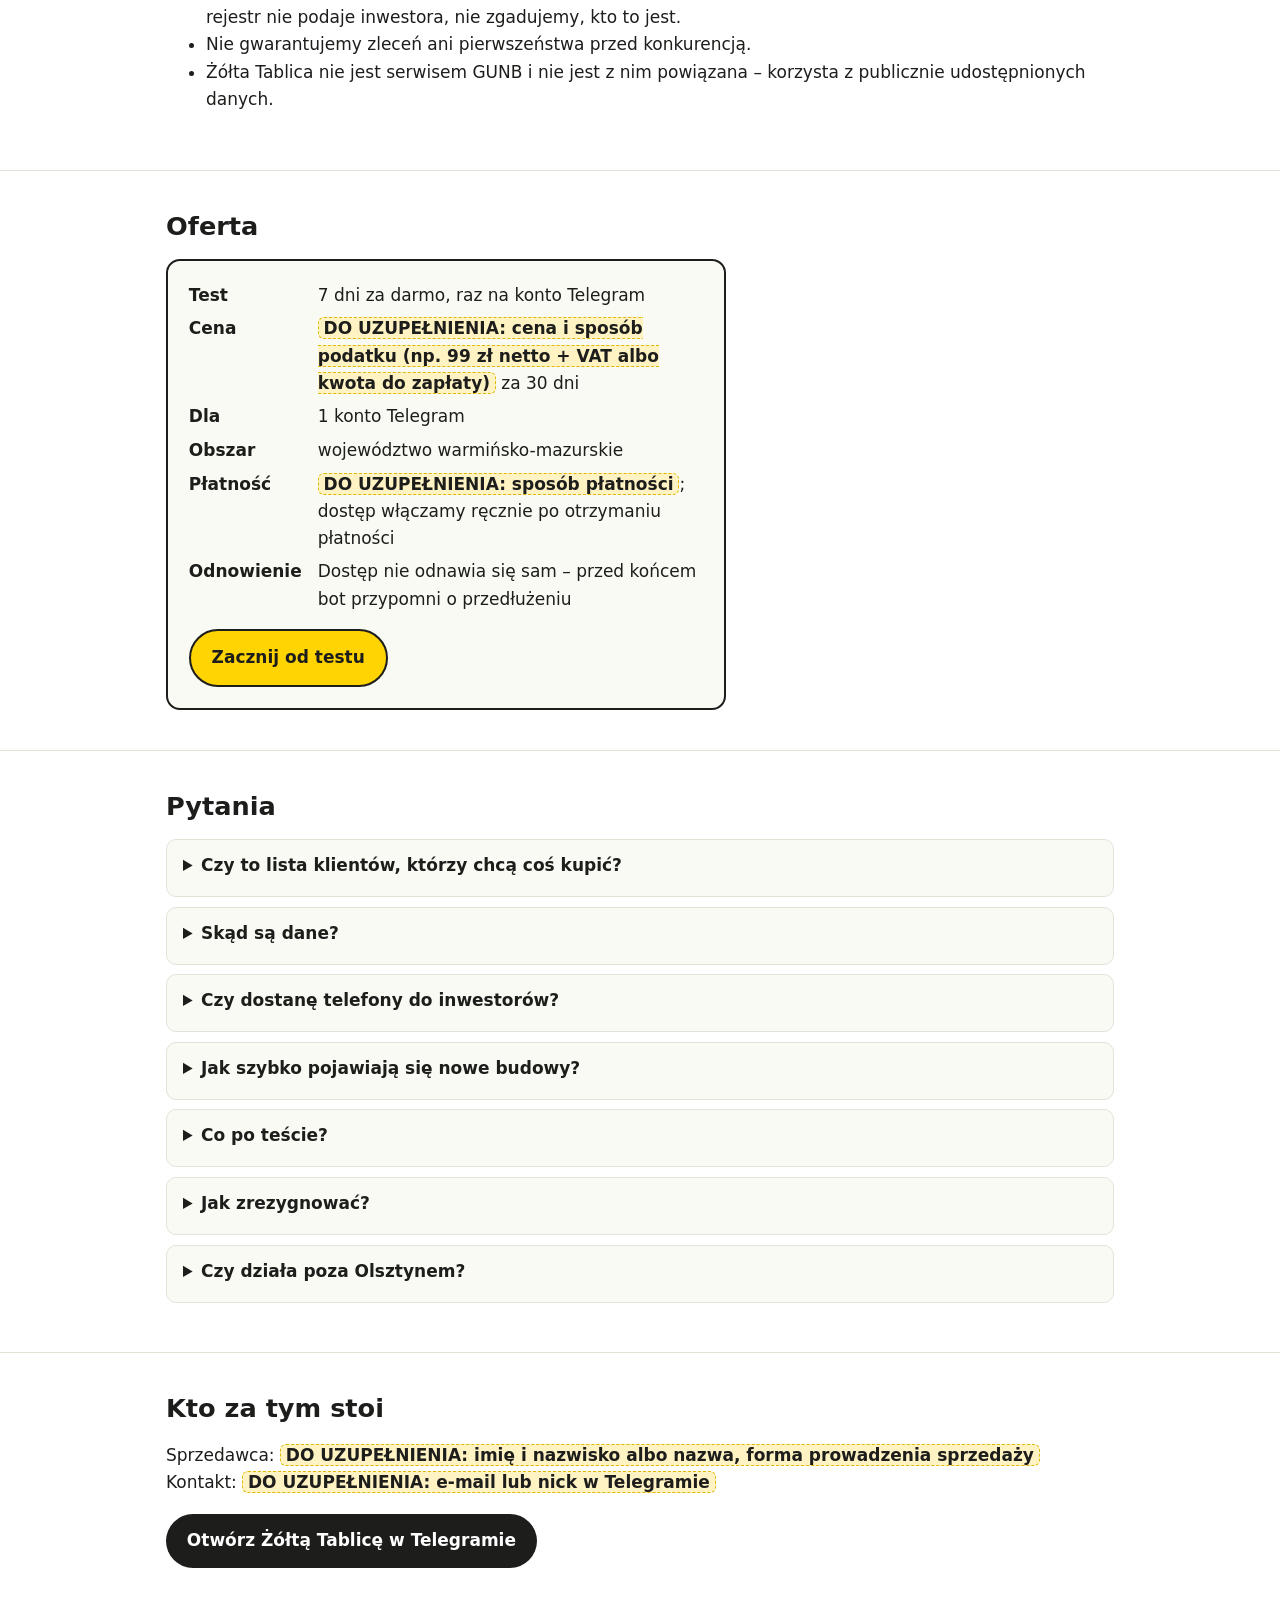
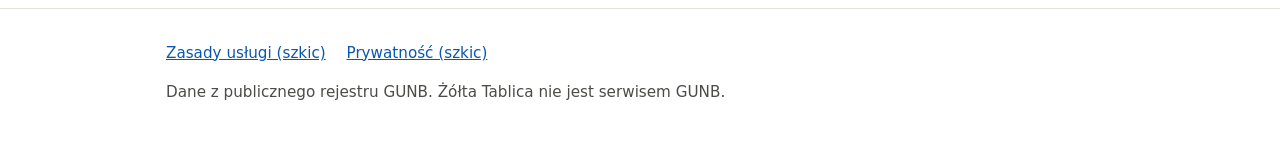
==== commit 2f80e8b0: "Monitor the whole warmińsko-mazurskie voivodeship, not only Olsztyn Typed towns like Iława, Szczytno" ====
--- a/strona/index.html
+++ b/strona/index.html
@@ -3,12 +3,12 @@
 <head>
   <meta charset="utf-8">
   <meta name="viewport" content="width=device-width, initial-scale=1">
-  <title>Żółta Tablica – nowe budowy z Olsztyna i powiatu w Telegramie</title>
-  <meta name="description" content="Bot Telegram: codziennie nowe pozwolenia na budowę z rejestru GUNB dla Olsztyna i powiatu olsztyńskiego – dla składów budowlanych, handlowców i wykonawców.">
+  <title>Żółta Tablica – nowe budowy z Warmii i Mazur w Telegramie</title>
+  <meta name="description" content="Bot Telegram: codziennie nowe pozwolenia na budowę z rejestru GUNB dla województwa warmińsko-mazurskiego – dla składów budowlanych, handlowców i wykonawców.">
   <meta name="theme-color" content="#ffd400">
   <meta property="og:type" content="website">
   <meta property="og:locale" content="pl_PL">
-  <meta property="og:title" content="Żółta Tablica – nowe budowy z Olsztyna i powiatu w Telegramie">
+  <meta property="og:title" content="Żółta Tablica – nowe budowy z Warmii i Mazur w Telegramie">
   <meta property="og:description" content="Codziennie nowe pozwolenia na budowę z publicznego rejestru GUNB – z mapą, datą decyzji i rodzajem budynku. Pilotaż z 7-dniowym testem.">
   <link rel="stylesheet" href="styl.css">
   <!--
@@ -35,7 +35,7 @@
   <main id="tresc">
     <div class="hero">
       <div class="kontener">
-        <h1>Nowe budowy z Olsztyna i powiatu – codziennie w Telegramie</h1>
+        <h1>Nowe budowy z Warmii i Mazur – codziennie w Telegramie</h1>
         <p class="wstep">Żółta Tablica sprawdza publiczny rejestr pozwoleń na budowę i zgłoszeń (GUNB) i pokazuje inwestycje pasujące do tego, co sprzedajesz – z mapą, datą decyzji i rodzajem budynku. To lista budów do sprawdzenia, nie gotowe zamówienia.</p>
         <a class="przycisk" href="https://t.me/ZoltaTablicaBot?start=strona">Poproś o 7-dniowy test w Telegramie</a>
         <p class="drobne">Pilotaż: testy uruchamiamy ręcznie. Po kliknięciu otworzy się rozmowa z botem – zobaczysz przykład i opis, zanim o cokolwiek poprosisz.</p>
@@ -59,7 +59,7 @@
             <p>Dachy, okna, instalacje, elewacje: bot przypomni, gdy budowa wejdzie w orientacyjne okno Twojego etapu (szacunek).</p>
           </div>
         </div>
-        <p class="uwaga"><strong>Obszar:</strong> Olsztyn i powiat olsztyński. Innych miejsc na razie nie monitorujemy.</p>
+        <p class="uwaga"><strong>Obszar:</strong> województwo warmińsko-mazurskie (np. Olsztyn, Iława, Szczytno, Bisztynek) – obszar zawęzisz w ustawieniach. Innych województw na razie nie monitorujemy.</p>
       </div>
     </section>
 
@@ -138,7 +138,7 @@
             <dt>Test</dt><dd>7 dni za darmo, raz na konto Telegram</dd>
             <dt>Cena</dt><dd><span class="do-uzupelnienia">DO UZUPEŁNIENIA: cena i sposób podatku (np. 99 zł netto + VAT albo kwota do zapłaty)</span> za 30 dni</dd>
             <dt>Dla</dt><dd>1 konto Telegram</dd>
-            <dt>Obszar</dt><dd>Olsztyn i powiat olsztyński</dd>
+            <dt>Obszar</dt><dd>województwo warmińsko-mazurskie</dd>
             <dt>Płatność</dt><dd><span class="do-uzupelnienia">DO UZUPEŁNIENIA: sposób płatności</span>; dostęp włączamy ręcznie po otrzymaniu płatności</dd>
             <dt>Odnowienie</dt><dd>Dostęp nie odnawia się sam – przed końcem bot przypomni o przedłużeniu</dd>
           </dl>
@@ -163,7 +163,7 @@
         <details><summary>Jak zrezygnować?</summary>
           <p>Wystarczy nie przedłużać – dostęp nie odnawia się sam. Możesz też wstrzymać powiadomienia w ustawieniach albo poprosić o usunięcie konta i danych.</p></details>
         <details><summary>Czy działa poza Olsztynem?</summary>
-          <p>Na razie monitorujemy tylko Olsztyn i powiat olsztyński.</p></details>
+          <p>Tak – w całym województwie warmińsko-mazurskim. Wybierasz powiat, wpisujesz miejscowość albo promień od swojej bazy. Innych województw na razie nie monitorujemy.</p></details>
       </div>
     </section>
 
